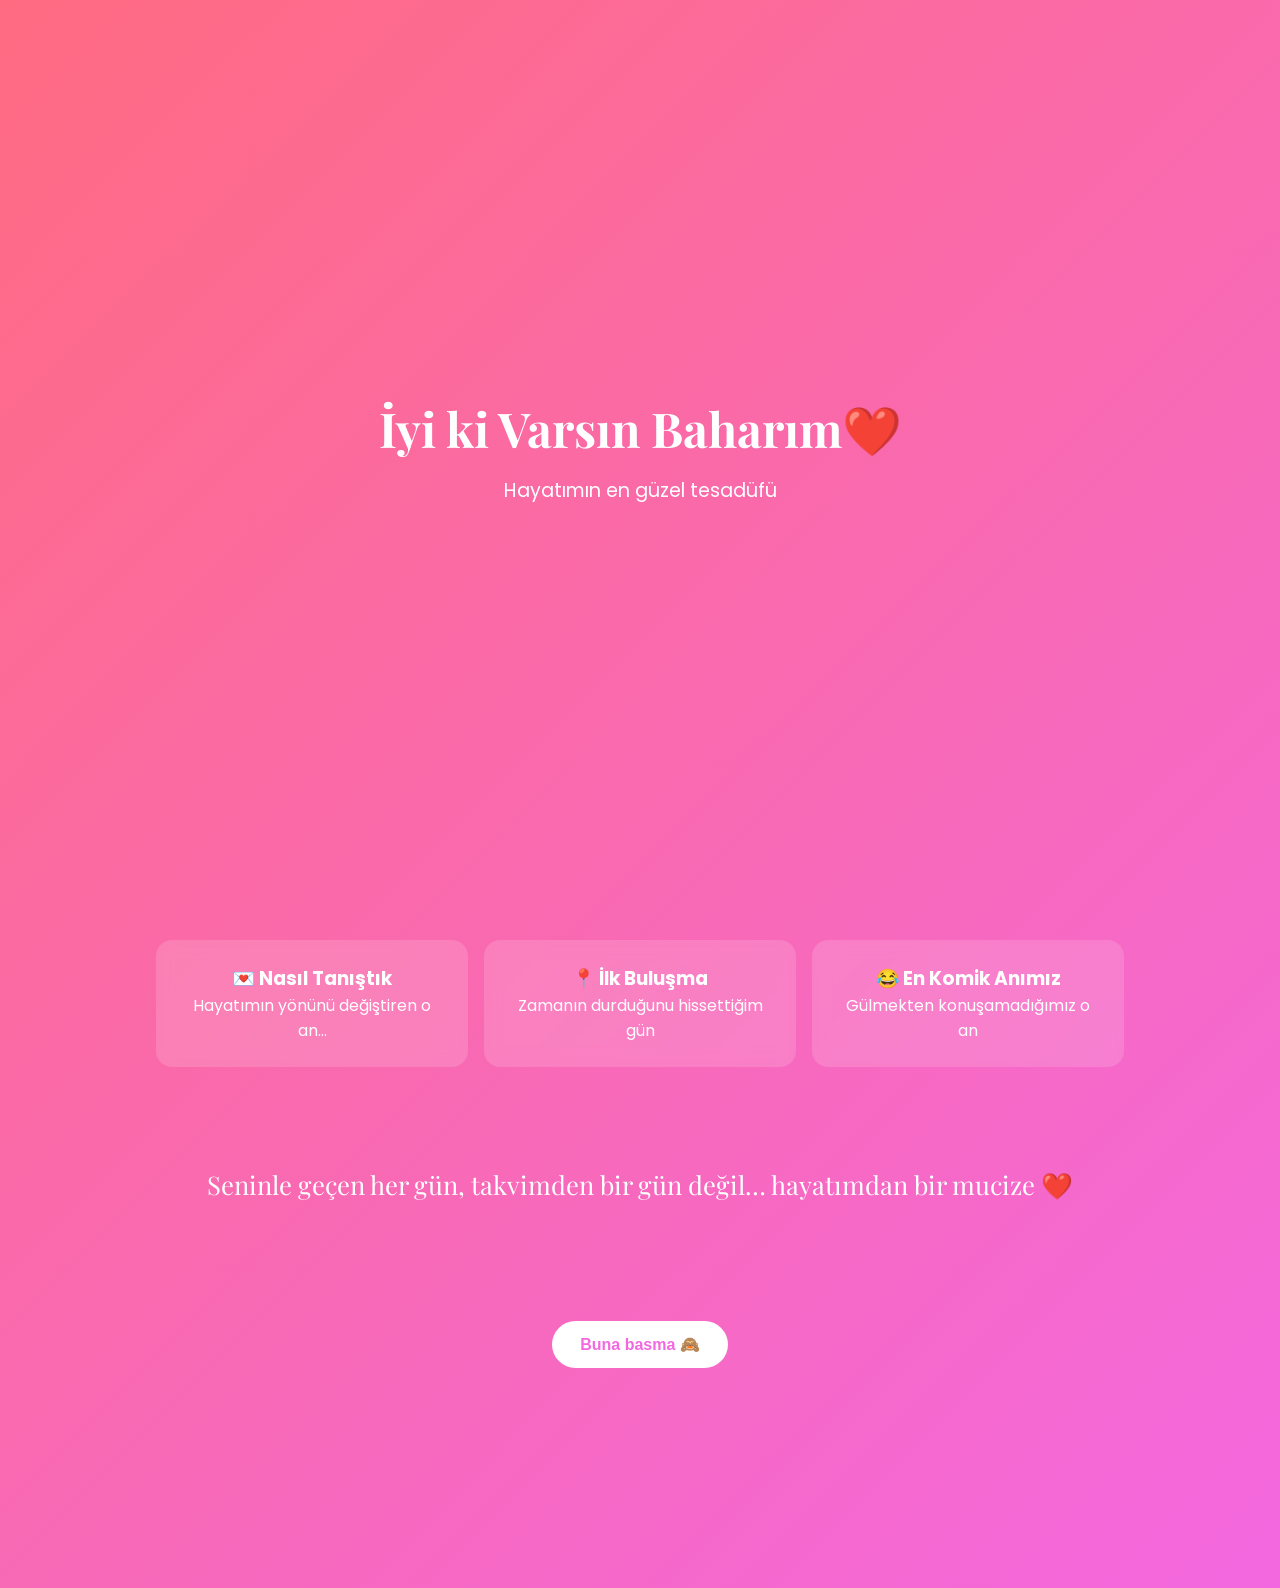
==== index.html @ 8104832f "feat: add initial HTML structure for Valentine's Day celebration page" ====
<!DOCTYPE html>
<html lang="tr">

<head>
    <meta charset="UTF-8" />
    <meta name="viewport" content="width=device-width, initial-scale=1.0" />
    <title>Sevgililer Günümüz ❤️</title>

    <!-- Google Font -->
    <link
        href="https://fonts.googleapis.com/css2?family=Playfair+Display:wght@500;700&family=Poppins:wght@300;400;500&display=swap"
        rel="stylesheet">

    <!-- AOS -->
    <link href="https://unpkg.com/aos@2.3.1/dist/aos.css" rel="stylesheet">

    <link rel="stylesheet" href="style.css">
</head>

<body>

    <!-- HERO -->
    <section class="hero">
        <h1 data-aos="fade-down">İyi ki Varsın Baharım❤️</h1>
        <p data-aos="fade-up">Hayatımın en güzel tesadüfü</p>
    </section>

    <!-- STORY -->
    <section class="cards">
        <div class="card" data-aos="fade-up">
            <h3>💌 Nasıl Tanıştık</h3>
            <p>Hayatımın yönünü değiştiren o an…</p>
        </div>

        <div class="card" data-aos="fade-up" data-aos-delay="100">
            <h3>📍 İlk Buluşma</h3>
            <p>Zamanın durduğunu hissettiğim gün</p>
        </div>

        <div class="card" data-aos="fade-up" data-aos-delay="200" id="funnyTrigger">
            <h3>😂 En Komik Anımız</h3>
            <p>Gülmekten konuşamadığımız o an</p>
        </div>
    </section>

    <!-- MESSAGE -->
    <section class="message" data-aos="fade-up">
        <p>
            Seninle geçen her gün,
            takvimden bir gün değil…
            hayatımdan bir mucize ❤️
        </p>
    </section>

    <!-- SURPRISE -->
    <section class="surprise" id="surpriseSection">
        <button id="surpriseBtn">Buna basma 🙈</button>
        <div id="hiddenMessage" class="hidden photo-stack">

            <div class="stack">
                <div class="photo active" data-index="0">
                    <img src="images/photo1.jpg">
                </div>
                <div class="photo" data-index="1">
                    <img src="images/photo2.jpg">
                </div>
                <div class="photo" data-index="2">
                    <img src="images/photo3.jpg">
                </div>
            </div>

            <div class="date">
                <p>❤️ 14 Şubat 2026</p>
            </div>

        </div>
    </section>
    <section class="funny-section">
        <div id="speechBubble" class="speech-bubble">
            <p id="bubbleText"></p>
        </div>
    </section>
    <canvas id="heartCanvas"></canvas>
    <div id="loveText">Seni Seviyorum ❤️</div>

    <!-- AOS -->
    <script src="https://unpkg.com/aos@2.3.1/dist/aos.js"></script>
    <script>
        AOS.init();
    </script>

    <script src="script.js"></script>
</body>

</html>
---- style.css ----
* {
    margin: 0;
    padding: 0;
    box-sizing: border-box;
  }
  
  body {
    font-family: 'Poppins', sans-serif;
    background: linear-gradient(135deg, #ff6b81, #f368e0);
    color: #fff;
    text-align: center;
  }
  
  /* HERO */
  .hero {
    min-height: 100vh;
    display: flex;
    flex-direction: column;
    justify-content: center;
    gap: 16px;
    padding: 24px;
  }
  
  .hero h1 {
    font-family: 'Playfair Display', serif;
    font-size: 3rem;
  }
  
  .hero p {
    font-size: 1.2rem;
    opacity: 0.9;
  }
  
  /* CARDS */
  .cards {
    display: grid;
    grid-template-columns: repeat(3, 1fr);
    gap: 16px;
    max-width: 1000px;
    margin: auto;
    padding: 40px 16px;
  }
  
  .card {
    background: rgba(255,255,255,0.15);
    backdrop-filter: blur(8px);
    border-radius: 16px;
    padding: 24px;
    transition: transform 0.3s;
  }
  
  .card:hover {
    transform: translateY(-8px);
  }
  
  /* MESSAGE */
  .message {
    padding: 60px 16px;
    font-family: 'Playfair Display', serif;
    font-size: 1.6rem;
  }
  
  /* SURPRISE */
  .surprise {
    padding: 60px 16px;
    opacity: 0;
    pointer-events: none;
    transition: opacity 0.5s ease;
  }
  
  .surprise.visible {
    opacity: 1;
    pointer-events: auto;
  }
  
  button {
    padding: 14px 28px;
    font-size: 1rem;
    border: none;
    border-radius: 30px;
    cursor: pointer;
    background: #fff;
    color: #f368e0;
    font-weight: 600;
  }
  
  .hidden {
    display: none;
    margin-top: 30px;
  }
  
  .hidden h2 {
    font-size: 2rem;
  }
  
  /* RESPONSIVE */
  @media (max-width: 768px) {
    .cards {
      grid-template-columns: 1fr;
    }
  
    .hero h1 {
      font-size: 2.2rem;
    }
  
    .message {
      font-size: 1.3rem;
    }
  }
  .photo-box {
    display: none;
    margin-top: 30px;
    animation: fadeZoom 0.8s ease forwards;
  }
  
  .photo-box img {
    max-width: 260px;
    width: 80%;
    border-radius: 20px;
    box-shadow: 0 20px 40px rgba(0,0,0,0.3);
    margin-bottom: 16px;
  }
  
  .photo-box p {
    font-size: 1.4rem;
    font-family: 'Playfair Display', serif;
  }
  
  @keyframes fadeZoom {
    from {
      opacity: 0;
      transform: scale(0.9);
    }
    to {
      opacity: 1;
      transform: scale(1);
    }
  }

  .stack {
    position: relative;
    width: 260px;
    height: 360px;
    margin: auto;
  }
  
  .photo {
    position: absolute;
    inset: 0;
    transition: all 0.5s ease;
    cursor: pointer;
  }
  
  /* varsayılan konumlar */
  .photo[data-index="0"] { z-index: 3; }
  .photo[data-index="1"] { transform: translateX(-18px) scale(0.92); z-index: 2; }
  .photo[data-index="2"] { transform: translateX(18px) scale(0.92); z-index: 1; }
  
  /* aktif olunca HER ŞEYİ EZ */
  .photo.active {
    transform: translateX(0) scale(1) !important;
    filter: blur(0) !important;
    opacity: 1 !important;
    z-index: 10 !important;
  }
  
  /* aktif olmayanlar */
  .photo:not(.active) {
    filter: blur(6px);
    opacity: 0.55;
  }
  
  /* foto */
  .photo img {
    width: 100%;
    height: 100%;
    object-fit: cover;
    border-radius: 20px;
    box-shadow: 0 20px 40px rgba(0,0,0,0.35);
  }
  
  /* blur → net */
  .photo.active img {
    animation: focusIn 0.7s ease forwards;
  }
  
  @keyframes focusIn {
    from { filter: blur(10px); transform: scale(1.05); }
    to { filter: blur(0); transform: scale(1); }
  }



  .funny-section {
    position: relative;
    padding: 80px 20px;
    text-align: center;
  }
  

  
  /* 💬 Konuşma balonu */
  .speech-bubble {
    position: fixed;
    top: 20px;
    right: 20px;
    max-width: 280px;
    background: white;
    color: #333;
    padding: 18px;
    border-radius: 18px;
    box-shadow: 0 20px 40px rgba(0,0,0,0.25);
    display: none;
    animation: popIn 0.4s ease;
  }
  
  /* Balon kuyruğu */
  .speech-bubble::after {
    content: "";
    position: absolute;
    bottom: -15px;
    right: 30px;
    border-width: 15px 15px 0;
    border-style: solid;
    border-color: white transparent transparent;
  }
  
  @keyframes popIn {
    from {
      opacity: 0;
      transform: scale(0.85) translateY(-10px);
    }
    to {
      opacity: 1;
      transform: scale(1) translateY(0);
    }
  }
  
  /* 📱 Mobil uyum */
  @media (max-width: 600px) {
    .speech-bubble {
      right: 10px;
      left: 10px;
      max-width: unset;
    }
  
    .speech-bubble::after {
      right: 50%;
      transform: translateX(50%);
    }
  }
  /* ❤️ FULLSCREEN KALP PATLAMASI */
  #heartCanvas {
    position: fixed;
    inset: 0;
    pointer-events: none;
    z-index: 9998;
  }
  
  /* 💖 SENİ SEVİYORUM YAZISI */
  #loveText {
    position: fixed;
    inset: 0;
    display: flex;
    align-items: center;
    justify-content: center;
    font-family: 'Playfair Display', serif;
    font-size: 4rem;
    color: white;
    opacity: 0;
    pointer-events: none;
    z-index: 9999;
    transition: opacity 1.8s ease;
    text-shadow: 0 10px 40px rgba(0,0,0,0.35);
  }
  
  /* görünür hali */
  #loveText.show {
    opacity: 1;
  }
  #loveText.hide {
    opacity: 0;
  }
  
  /* 📱 Mobil */
  @media (max-width: 600px) {
    #loveText {
      font-size: 2.6rem;
      padding: 20px;
      text-align: center;
    }
  }
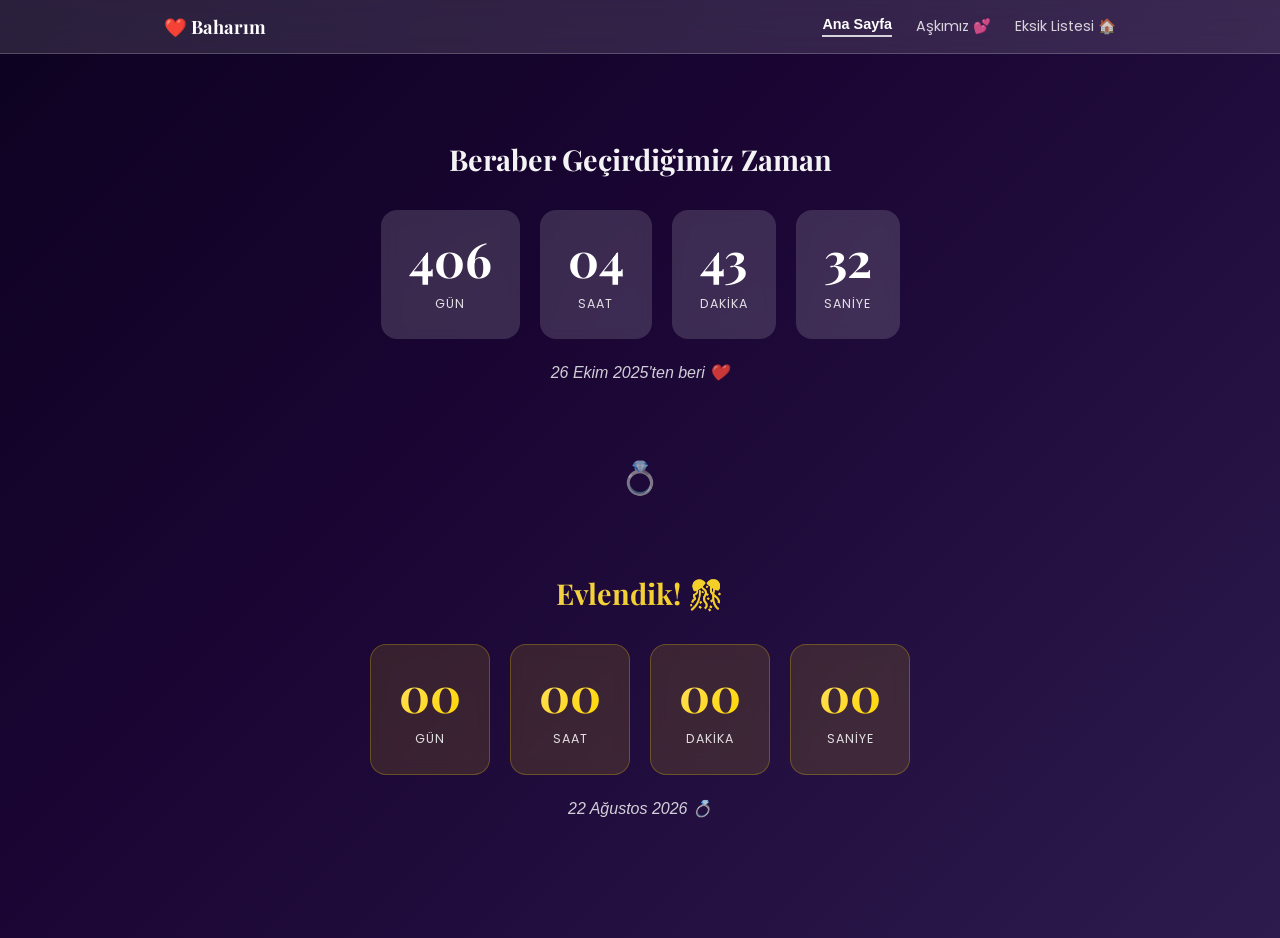
==== commit 7ed1b383: "feat: Add romantic theme and navbar to the love story page - Updated style.css to include a romantic" ====
--- a/index.html
+++ b/index.html
@@ -4,92 +4,83 @@
 <head>
     <meta charset="UTF-8" />
     <meta name="viewport" content="width=device-width, initial-scale=1.0" />
-    <title>Sevgililer Günümüz ❤️</title>
+    <title>Baharım ❤️</title>
 
-    <!-- Google Font -->
     <link
         href="https://fonts.googleapis.com/css2?family=Playfair+Display:wght@500;700&family=Poppins:wght@300;400;500&display=swap"
         rel="stylesheet">
-
-    <!-- AOS -->
-    <link href="https://unpkg.com/aos@2.3.1/dist/aos.css" rel="stylesheet">
 
     <link rel="stylesheet" href="style.css">
 </head>
 
 <body>
 
-    <!-- HERO -->
-    <section class="hero">
-        <h1 data-aos="fade-down">İyi ki Varsın Baharım❤️</h1>
-        <p data-aos="fade-up">Hayatımın en güzel tesadüfü</p>
-    </section>
+    <nav class="navbar">
+        <div class="nav-inner">
+            <a class="nav-brand" href="index.html">❤️ Baharım</a>
+            <div class="nav-links">
+                <a href="index.html" class="active">Ana Sayfa</a>
+                <a href="ask.html">Aşkımız 💕</a>
+                <a href="liste.html">Eksik Listesi 🏠</a>
+            </div>
+        </div>
+    </nav>
 
-    <!-- STORY -->
-    <section class="cards">
-        <div class="card" data-aos="fade-up">
-            <h3>💌 Nasıl Tanıştık</h3>
-            <p>Hayatımın yönünü değiştiren o an…</p>
-        </div>
+    <main class="home-main">
 
-        <div class="card" data-aos="fade-up" data-aos-delay="100">
-            <h3>📍 İlk Buluşma</h3>
-            <p>Zamanın durduğunu hissettiğim gün</p>
-        </div>
-
-        <div class="card" data-aos="fade-up" data-aos-delay="200" id="funnyTrigger">
-            <h3>😂 En Komik Anımız</h3>
-            <p>Gülmekten konuşamadığımız o an</p>
-        </div>
-    </section>
-
-    <!-- MESSAGE -->
-    <section class="message" data-aos="fade-up">
-        <p>
-            Seninle geçen her gün,
-            takvimden bir gün değil…
-            hayatımdan bir mucize ❤️
-        </p>
-    </section>
-
-    <!-- SURPRISE -->
-    <section class="surprise" id="surpriseSection">
-        <button id="surpriseBtn">Buna basma 🙈</button>
-        <div id="hiddenMessage" class="hidden photo-stack">
-
-            <div class="stack">
-                <div class="photo active" data-index="0">
-                    <img src="images/photo1.jpg">
+        <!-- BİRLİKTELİK SAYACI -->
+        <section class="counter-section">
+            <h2 class="counter-title">Beraber Geçirdiğimiz Zaman</h2>
+            <div class="counter-grid">
+                <div class="counter-item">
+                    <span id="days">000</span>
+                    <label>Gün</label>
                 </div>
-                <div class="photo" data-index="1">
-                    <img src="images/photo2.jpg">
+                <div class="counter-item">
+                    <span id="hours">00</span>
+                    <label>Saat</label>
                 </div>
-                <div class="photo" data-index="2">
-                    <img src="images/photo3.jpg">
+                <div class="counter-item">
+                    <span id="minutes">00</span>
+                    <label>Dakika</label>
+                </div>
+                <div class="counter-item">
+                    <span id="seconds">00</span>
+                    <label>Saniye</label>
                 </div>
             </div>
+            <p class="counter-subtitle">26 Ekim 2025'ten beri ❤️</p>
+        </section>
 
-            <div class="date">
-                <p>❤️ 14 Şubat 2026</p>
+        <div class="counters-divider">💍</div>
+
+        <!-- DÜĞÜN GERİ SAYIMI -->
+        <section class="counter-section wedding-section">
+            <h2 class="counter-title wedding-title">Düğünümüze Kalan</h2>
+            <div class="counter-grid">
+                <div class="counter-item wedding-item">
+                    <span id="w-days">000</span>
+                    <label>Gün</label>
+                </div>
+                <div class="counter-item wedding-item">
+                    <span id="w-hours">00</span>
+                    <label>Saat</label>
+                </div>
+                <div class="counter-item wedding-item">
+                    <span id="w-minutes">00</span>
+                    <label>Dakika</label>
+                </div>
+                <div class="counter-item wedding-item">
+                    <span id="w-seconds">00</span>
+                    <label>Saniye</label>
+                </div>
             </div>
+            <p class="counter-subtitle">22 Ağustos 2026 💍</p>
+        </section>
 
-        </div>
-    </section>
-    <section class="funny-section">
-        <div id="speechBubble" class="speech-bubble">
-            <p id="bubbleText"></p>
-        </div>
-    </section>
-    <canvas id="heartCanvas"></canvas>
-    <div id="loveText">Seni Seviyorum ❤️</div>
+    </main>
 
-    <!-- AOS -->
-    <script src="https://unpkg.com/aos@2.3.1/dist/aos.js"></script>
-    <script>
-        AOS.init();
-    </script>
-
-    <script src="script.js"></script>
+    <script src="counter.js"></script>
 </body>
 
-</html>+</html>
--- a/style.css
+++ b/style.css
@@ -3,17 +3,76 @@
     padding: 0;
     box-sizing: border-box;
   }
-  
+
   body {
     font-family: 'Poppins', sans-serif;
-    background: linear-gradient(135deg, #ff6b81, #f368e0);
+    background: linear-gradient(135deg, #0d0221 0%, #1a0533 40%, #2d1b4e 100%);
     color: #fff;
     text-align: center;
   }
-  
+
+  /* Sadece romantik sayfa pembe kalır */
+  body.romantic {
+    background: linear-gradient(135deg, #ff6b81, #f368e0);
+  }
+
+  /* NAVBAR */
+  .navbar {
+    position: fixed;
+    top: 0;
+    left: 0;
+    right: 0;
+    z-index: 1000;
+    background: rgba(255,255,255,0.12);
+    backdrop-filter: blur(14px);
+    border-bottom: 1px solid rgba(255,255,255,0.2);
+  }
+
+  .nav-inner {
+    max-width: 1000px;
+    margin: auto;
+    padding: 14px 24px;
+    display: flex;
+    align-items: center;
+    justify-content: space-between;
+  }
+
+  .nav-brand {
+    font-family: 'Playfair Display', serif;
+    font-size: 1.15rem;
+    color: white;
+    text-decoration: none;
+    font-weight: 700;
+  }
+
+  .nav-links {
+    display: flex;
+    gap: 24px;
+  }
+
+  .nav-links a {
+    color: white;
+    text-decoration: none;
+    font-size: 0.9rem;
+    opacity: 0.8;
+    transition: opacity 0.2s;
+  }
+
+  .nav-links a:hover {
+    opacity: 1;
+  }
+
+  .nav-links a.active {
+    opacity: 1;
+    font-weight: 600;
+    border-bottom: 2px solid rgba(255,255,255,0.8);
+    padding-bottom: 2px;
+  }
+
   /* HERO */
   .hero {
     min-height: 100vh;
+    padding-top: 70px;
     display: flex;
     flex-direction: column;
     justify-content: center;
@@ -58,19 +117,6 @@
     padding: 60px 16px;
     font-family: 'Playfair Display', serif;
     font-size: 1.6rem;
-  }
-  
-  /* SURPRISE */
-  .surprise {
-    padding: 60px 16px;
-    opacity: 0;
-    pointer-events: none;
-    transition: opacity 0.5s ease;
-  }
-  
-  .surprise.visible {
-    opacity: 1;
-    pointer-events: auto;
   }
   
   button {
@@ -84,15 +130,6 @@
     font-weight: 600;
   }
   
-  .hidden {
-    display: none;
-    margin-top: 30px;
-  }
-  
-  .hidden h2 {
-    font-size: 2rem;
-  }
-  
   /* RESPONSIVE */
   @media (max-width: 768px) {
     .cards {
@@ -107,88 +144,6 @@
       font-size: 1.3rem;
     }
   }
-  .photo-box {
-    display: none;
-    margin-top: 30px;
-    animation: fadeZoom 0.8s ease forwards;
-  }
-  
-  .photo-box img {
-    max-width: 260px;
-    width: 80%;
-    border-radius: 20px;
-    box-shadow: 0 20px 40px rgba(0,0,0,0.3);
-    margin-bottom: 16px;
-  }
-  
-  .photo-box p {
-    font-size: 1.4rem;
-    font-family: 'Playfair Display', serif;
-  }
-  
-  @keyframes fadeZoom {
-    from {
-      opacity: 0;
-      transform: scale(0.9);
-    }
-    to {
-      opacity: 1;
-      transform: scale(1);
-    }
-  }
-
-  .stack {
-    position: relative;
-    width: 260px;
-    height: 360px;
-    margin: auto;
-  }
-  
-  .photo {
-    position: absolute;
-    inset: 0;
-    transition: all 0.5s ease;
-    cursor: pointer;
-  }
-  
-  /* varsayılan konumlar */
-  .photo[data-index="0"] { z-index: 3; }
-  .photo[data-index="1"] { transform: translateX(-18px) scale(0.92); z-index: 2; }
-  .photo[data-index="2"] { transform: translateX(18px) scale(0.92); z-index: 1; }
-  
-  /* aktif olunca HER ŞEYİ EZ */
-  .photo.active {
-    transform: translateX(0) scale(1) !important;
-    filter: blur(0) !important;
-    opacity: 1 !important;
-    z-index: 10 !important;
-  }
-  
-  /* aktif olmayanlar */
-  .photo:not(.active) {
-    filter: blur(6px);
-    opacity: 0.55;
-  }
-  
-  /* foto */
-  .photo img {
-    width: 100%;
-    height: 100%;
-    object-fit: cover;
-    border-radius: 20px;
-    box-shadow: 0 20px 40px rgba(0,0,0,0.35);
-  }
-  
-  /* blur → net */
-  .photo.active img {
-    animation: focusIn 0.7s ease forwards;
-  }
-  
-  @keyframes focusIn {
-    from { filter: blur(10px); transform: scale(1.05); }
-    to { filter: blur(0); transform: scale(1); }
-  }
-
 
 
   .funny-section {
@@ -289,4 +244,222 @@
       padding: 20px;
       text-align: center;
     }
-  }+  }
+
+/* ANA SAYFA MERKEZ LAYOUT */
+.home-main {
+  min-height: 100vh;
+  display: flex;
+  flex-direction: column;
+  justify-content: center;
+  align-items: center;
+  padding: 80px 16px 60px;
+  gap: 0;
+}
+
+/* İki sayaç arası ayraç */
+.counters-divider {
+  font-size: 2rem;
+  opacity: 0.6;
+  margin: 12px 0;
+  animation: pulse 2s ease-in-out infinite;
+}
+
+@keyframes pulse {
+  0%, 100% { transform: scale(1);   opacity: 0.6; }
+  50%       { transform: scale(1.2); opacity: 1; }
+}
+
+/* Düğün sayacı */
+.wedding-section {
+  position: relative;
+}
+
+.wedding-title {
+  background: linear-gradient(135deg, #ffe066, #ffd700);
+  -webkit-background-clip: text;
+  -webkit-text-fill-color: transparent;
+  background-clip: text;
+}
+
+.wedding-item {
+  background: rgba(255, 215, 0, 0.12) !important;
+  border: 1px solid rgba(255, 215, 0, 0.25);
+}
+
+.wedding-item span {
+  background: linear-gradient(135deg, #ffe066, #ffd700);
+  -webkit-background-clip: text;
+  -webkit-text-fill-color: transparent;
+  background-clip: text;
+}
+
+/* ⏱️ SAYIM */
+.counter-section {
+  padding: 60px 16px;
+  text-align: center;
+}
+
+.counter-title {
+  font-family: 'Playfair Display', serif;
+  font-size: 1.8rem;
+  margin-bottom: 32px;
+  opacity: 0.95;
+}
+
+.counter-grid {
+  display: flex;
+  justify-content: center;
+  gap: 20px;
+  flex-wrap: wrap;
+}
+
+.counter-item {
+  background: rgba(255,255,255,0.15);
+  backdrop-filter: blur(8px);
+  border-radius: 16px;
+  padding: 24px 28px;
+  min-width: 100px;
+}
+
+.counter-item span {
+  display: block;
+  font-family: 'Playfair Display', serif;
+  font-size: 3rem;
+  font-weight: 700;
+  line-height: 1;
+  margin-bottom: 8px;
+}
+
+.counter-item label {
+  font-size: 0.78rem;
+  opacity: 0.85;
+  letter-spacing: 1px;
+  text-transform: uppercase;
+}
+
+.counter-subtitle {
+  margin-top: 24px;
+  font-size: 1rem;
+  opacity: 0.8;
+  font-style: italic;
+}
+
+@media (max-width: 600px) {
+  .counter-item {
+    min-width: 70px;
+    padding: 16px 14px;
+  }
+  .counter-item span {
+    font-size: 2.2rem;
+  }
+}
+
+/* 💌 MEKTUP */
+.letter-section {
+  padding: 60px 16px;
+  text-align: center;
+}
+
+.envelope-wrapper {
+  display: flex;
+  flex-direction: column;
+  align-items: center;
+  gap: 24px;
+}
+
+.envelope {
+  width: 280px;
+  height: 180px;
+  background: white;
+  border-radius: 12px;
+  position: relative;
+  cursor: pointer;
+  box-shadow: 0 20px 40px rgba(0,0,0,0.25);
+  transition: transform 0.3s ease;
+}
+
+.envelope:hover {
+  transform: scale(1.04);
+}
+
+.envelope-front {
+  position: absolute;
+  inset: 0;
+  display: flex;
+  flex-direction: column;
+  align-items: center;
+  justify-content: center;
+  gap: 10px;
+}
+
+.heart-seal {
+  font-size: 2.8rem;
+}
+
+.envelope-front p {
+  color: #f368e0;
+  font-family: 'Playfair Display', serif;
+  font-size: 1.1rem;
+  font-weight: 600;
+}
+
+.letter {
+  display: none;
+  background: white;
+  color: #333;
+  border-radius: 16px;
+  padding: 36px 32px;
+  max-width: 500px;
+  width: 92%;
+  box-shadow: 0 20px 50px rgba(0,0,0,0.2);
+  text-align: left;
+  animation: letterOpen 0.6s ease forwards;
+}
+
+@keyframes letterOpen {
+  from { opacity: 0; transform: translateY(-20px) scale(0.95); }
+  to   { opacity: 1; transform: translateY(0) scale(1); }
+}
+
+.letter-body p {
+  margin-bottom: 14px;
+  line-height: 1.8;
+  font-size: 1rem;
+}
+
+.salutation {
+  font-family: 'Playfair Display', serif;
+  font-size: 1.3rem !important;
+  color: #f368e0;
+  margin-bottom: 20px !important;
+}
+
+.closing {
+  margin-top: 20px !important;
+  font-style: italic;
+}
+
+.signature {
+  font-family: 'Playfair Display', serif;
+  font-size: 1.2rem !important;
+  color: #f368e0;
+}
+
+.letter-btn {
+  background: white;
+  color: #f368e0;
+  font-weight: 600;
+  padding: 14px 32px;
+  border: none;
+  border-radius: 30px;
+  cursor: pointer;
+  font-size: 1rem;
+  box-shadow: 0 8px 20px rgba(0,0,0,0.15);
+  transition: transform 0.2s ease, box-shadow 0.2s ease;
+}
+
+.letter-btn:hover {
+  transform: translateY(-2px);
+  box-shadow: 0 12px 28px rgba(0,0,0,0.2);
+}
